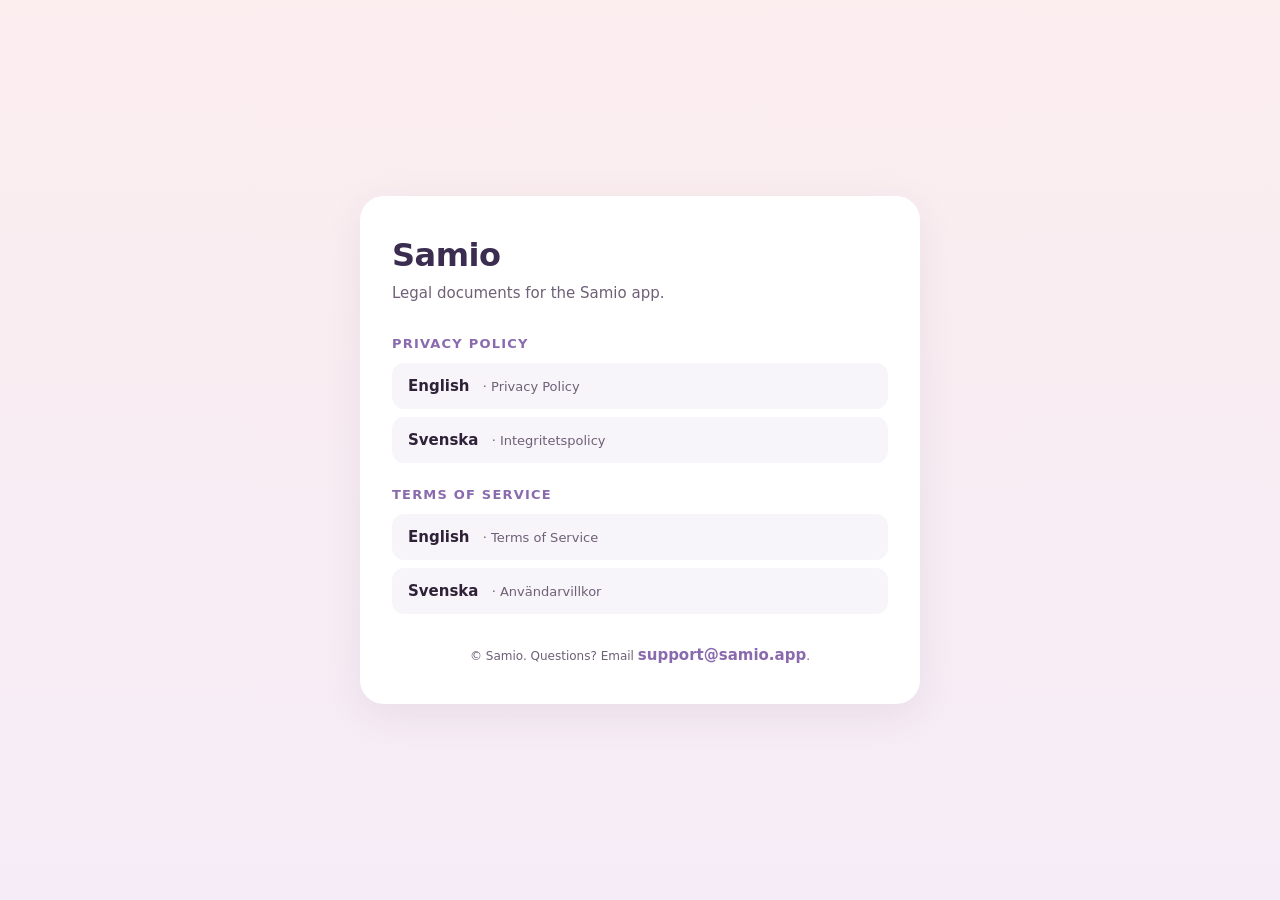
==== index.html @ 82007d2b "Initial: privacy policy + terms of service (EN/SV) Self-contained HTML + a small shared stylesheet, " ====
<!DOCTYPE html>
<html lang="en">
<head>
  <meta charset="UTF-8">
  <meta name="viewport" content="width=device-width, initial-scale=1.0">
  <title>Samio — Legal</title>
  <style>
    :root {
      --plum: #3B2D50;
      --cream: #FCEEEF;
      --text: #2F2238;
      --muted: #6E6077;
      --accent: #8A6AAE;
    }
    * { box-sizing: border-box; }
    body {
      margin: 0;
      font-family: -apple-system, BlinkMacSystemFont, "SF Pro Text", Inter, system-ui, sans-serif;
      background: linear-gradient(180deg, #FCEEEF 0%, #F5ECF7 100%);
      color: var(--text);
      min-height: 100vh;
      display: flex;
      align-items: center;
      justify-content: center;
      padding: 24px;
    }
    main {
      max-width: 560px;
      width: 100%;
      background: #FFFFFF;
      border-radius: 24px;
      padding: 40px 32px;
      box-shadow: 0 10px 40px rgba(59, 45, 80, 0.08);
    }
    h1 {
      margin: 0 0 8px;
      font-size: 32px;
      color: var(--plum);
      letter-spacing: -0.5px;
    }
    p.lead {
      margin: 0 0 32px;
      color: var(--muted);
      font-size: 15px;
      line-height: 1.5;
    }
    .doc-group { margin-bottom: 24px; }
    .doc-group h2 {
      font-size: 13px;
      text-transform: uppercase;
      letter-spacing: 1.2px;
      color: var(--accent);
      margin: 0 0 12px;
      font-weight: 700;
    }
    .link-row {
      display: flex;
      flex-direction: column;
      gap: 8px;
    }
    a {
      display: block;
      padding: 14px 16px;
      background: #F8F5FA;
      border-radius: 12px;
      text-decoration: none;
      color: var(--text);
      font-weight: 600;
      font-size: 15px;
      transition: background 120ms ease;
    }
    a:hover { background: #F0EDFA; }
    a span {
      color: var(--muted);
      font-weight: 500;
      font-size: 13px;
      margin-left: 8px;
    }
    footer {
      margin-top: 32px;
      font-size: 12px;
      color: var(--muted);
      text-align: center;
    }
  </style>
</head>
<body>
  <main>
    <h1>Samio</h1>
    <p class="lead">Legal documents for the Samio app.</p>

    <div class="doc-group">
      <h2>Privacy Policy</h2>
      <div class="link-row">
        <a href="privacy.html">English <span>· Privacy Policy</span></a>
        <a href="privacy-sv.html">Svenska <span>· Integritetspolicy</span></a>
      </div>
    </div>

    <div class="doc-group">
      <h2>Terms of Service</h2>
      <div class="link-row">
        <a href="terms.html">English <span>· Terms of Service</span></a>
        <a href="terms-sv.html">Svenska <span>· Användarvillkor</span></a>
      </div>
    </div>

    <footer>
      © Samio. Questions? Email <a href="mailto:support@samio.app" style="display:inline;padding:0;background:none;color:var(--accent);">support@samio.app</a>.
    </footer>
  </main>
</body>
</html>
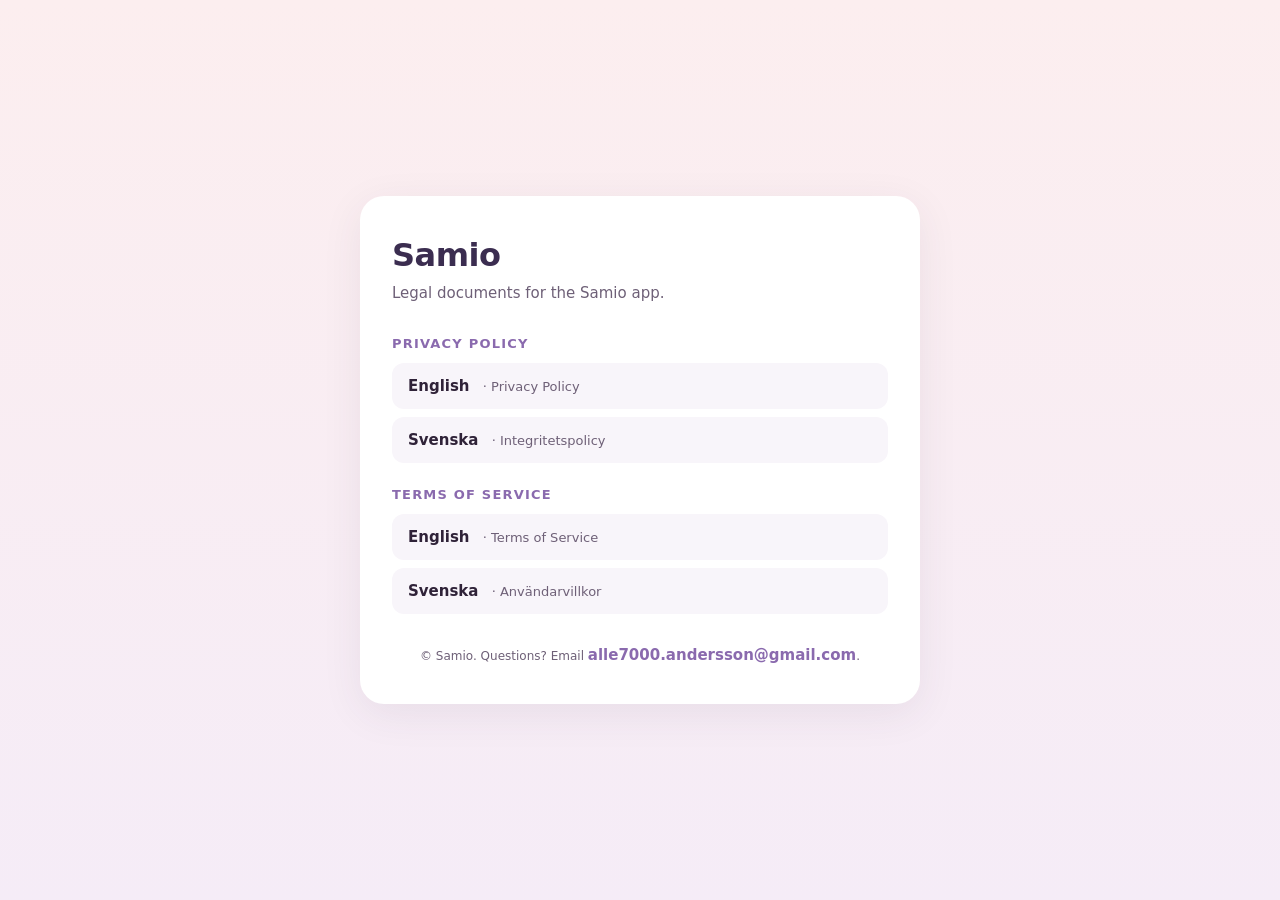
==== commit de67531a: "Fix wrong domain + operator info + nollintäktsklausul - support@samio.app was always wrong (the actu" ====
--- a/index.html
+++ b/index.html
@@ -106,7 +106,7 @@
     </div>
 
     <footer>
-      © Samio. Questions? Email <a href="mailto:support@samio.app" style="display:inline;padding:0;background:none;color:var(--accent);">support@samio.app</a>.
+      © Samio. Questions? Email <a href="mailto:alle7000.andersson@gmail.com" style="display:inline;padding:0;background:none;color:var(--accent);">alle7000.andersson@gmail.com</a>.
     </footer>
   </main>
 </body>
